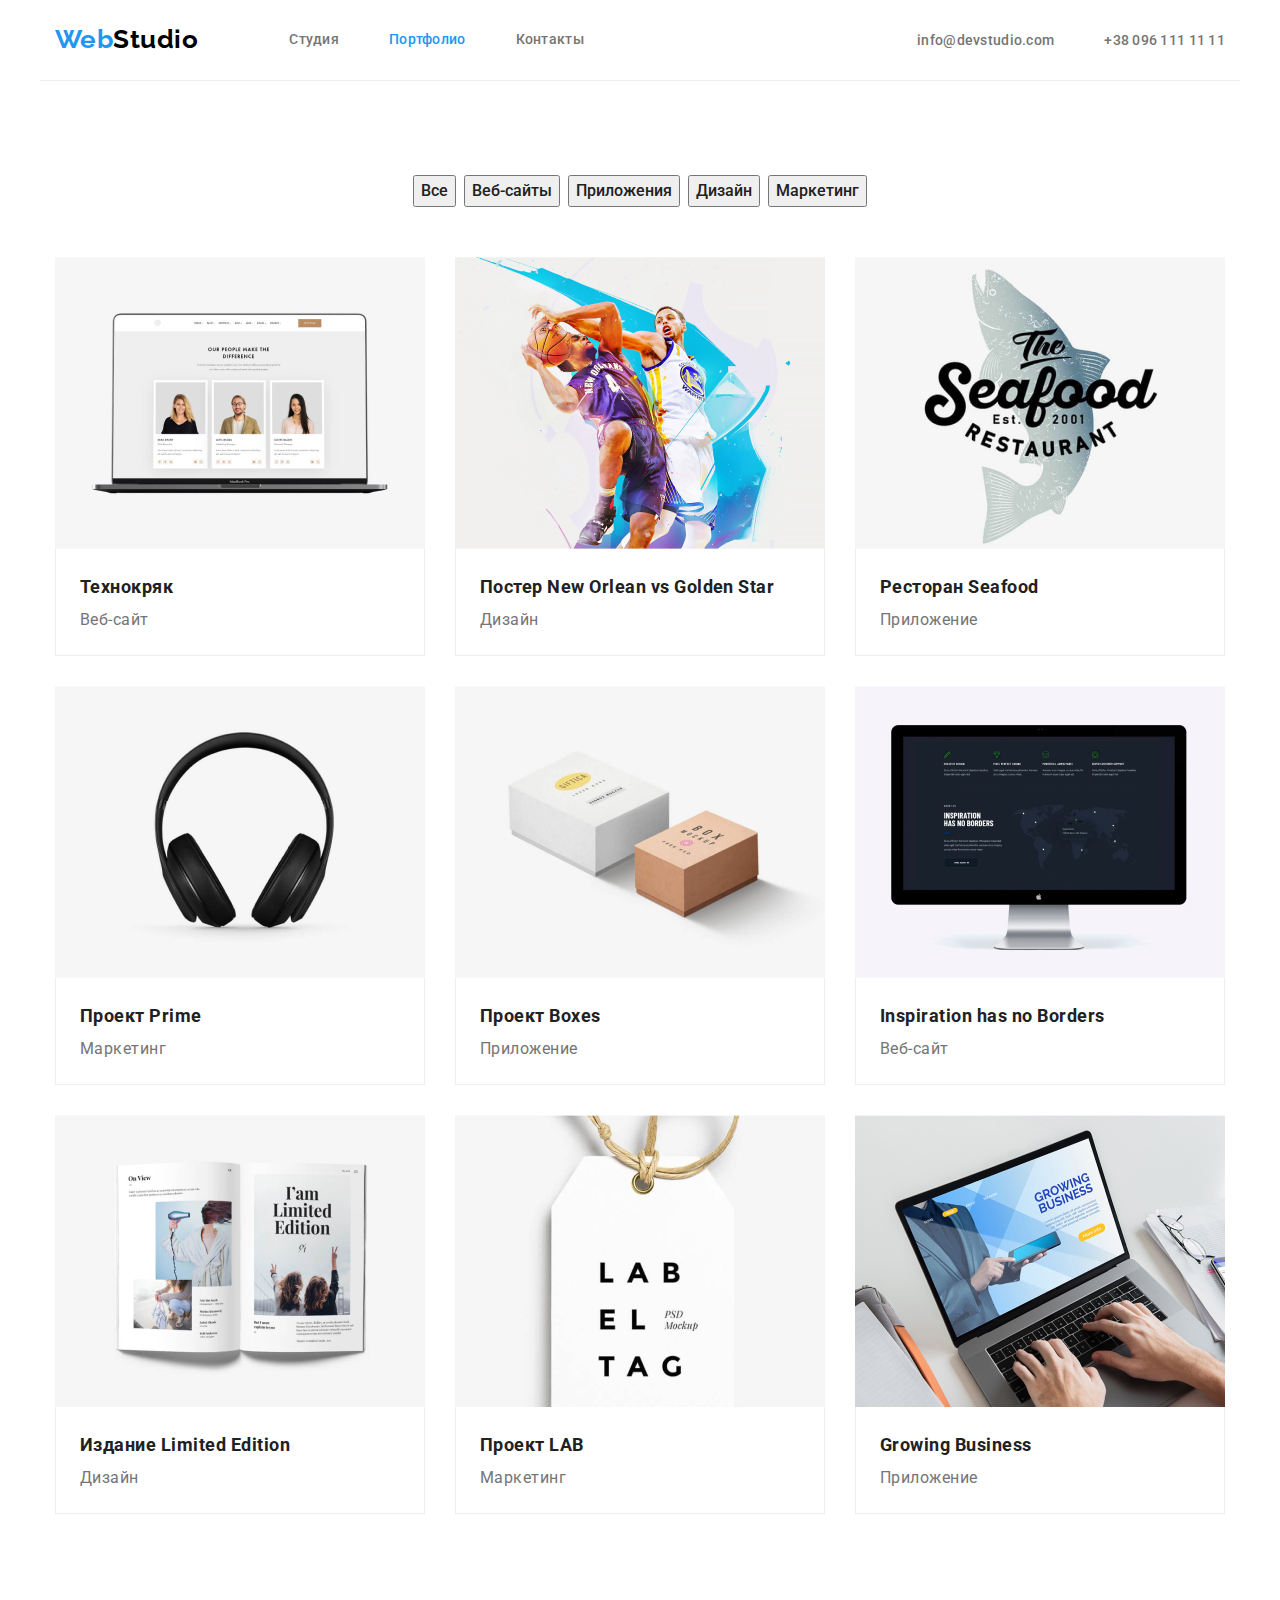
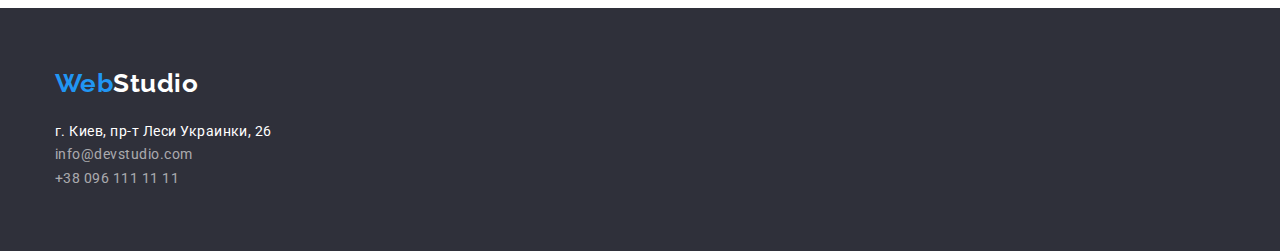
==== portfolio.html @ 59577158 "add index.html, styles.css with boder-box and flex" ====
<!DOCTYPE html>
<html lang="ru">

<head>
    <meta charset="UTF-8">
    <meta name="viewport" content="width=device-width, initial-scale=1.0">
    <link href="https://fonts.googleapis.com/css2?family=Raleway:wght@700&family=Roboto:wght@400;500;700;900&display=swap"
        rel="stylesheet">
    <link rel="stylesheet" href="https://cdnjs.cloudflare.com/ajax/libs/modern-normalize/1.0.0/modern-normalize.min.css">
    <link rel="stylesheet" href="./css/styles.css">
    <title>WebStudio</title>
</head>

<body class="page">

    <header>
    
        <div class="container chapter">
            <nav class="contacts">
                <a href="/" class="logo logo-web">Web<span class="logo-studio">Studio</span></a>
    
                <ul class="site-nav list">
                    <li class="item"><a href="./index.html" class="link">Студия</a></li>
                    <li class="item"><a href="./portfolio.html" class="link current-page">Портфолио</a></li>
                    <li class="item"><a href="" class="link">Контакты </a></li>
                </ul>
            </nav>
            <ul class="contacts list">
                <li class="item"><a href="mailto:info@devstudio.com" class="link">info@devstudio.com</a></li>
                <li class="item"><a href="tel:+3809611  11111" class="link">+38 096 111 11 11</a></li>
            </ul>
        </div>
    
    </header>

    <main>
        <section class="section">
            <div class="container">
                <h1 class="visually-hidden title">Наши проекты</h1>
                <ul class="button list section-title doing">
                    <li class="item"><button type="button" class="key">Все</button></li>
                    <li class="item"><button type="button" class="key">Веб-сайты</button></li>
                    <li class="item"><button type="button" class="key">Приложения</button></li>
                    <li class="item"><button type="button" class="key">Дизайн</button></li>
                    <li class="item"><button type="button" class="key">Маркетинг</button></li>
                </ul>
                <ul class="list works">
                    <li class="card">
                        <a href="" class="ref">
                            <img src="./image-portfolio/img1.jpg" alt="Технокряк" width="370" height="294">
                            <div class="topic">
                                <h2 class="name">Технокряк</h2>
                                <p class="type">Веб-сайт</p>
                            </div>
                        </a>
                    </li>
                    <li class="card">
                        <a href="" class="ref">
                            <img src="./image-portfolio/img2.jpg" alt="Постер New Orlean vs Golden Star" width="370" height="294">
                            <div class="topic">
                                <h2 class="name">Постер New Orlean vs Golden Star</h2>
                                <p class="type">Дизайн</p>
                            </div>
                        </a>
                    </li>
                    <li class="card">
                        <a href="" class="ref">
                            <img src="./image-portfolio/img3.jpg" alt="Ресторан Seafood" width="370" height="294">
                            <div class="topic">
                                <h2 class="name">Ресторан Seafood</h2>
                                <p class="type">Приложение</p>
                            </div>
                        </a>
                    </li>
                    <li class="card">
                        <a href="" class="ref">
                            <img src="./image-portfolio/img4.jpg" alt="Проект Prime" width="370" height="294">
                            <div class="topic">
                                <h2 class="name">Проект Prime</h2>
                                <p class="type">Маркетинг</p>
                            </div>
                        </a>
                    </li>
                    <li class="card">
                        <a href="" class="ref">
                            <img src="./image-portfolio/img5.jpg" alt="Проект Boxes" width="370" height="294">
                            <div class="topic">
                                <h2 class="name">Проект Boxes</h2>
                                <p class="type">Приложение</p>
                            </div>
                        </a>
                    </li>
                    <li class="card">
                        <a href="" class="ref">
                            <img src="./image-portfolio/img6.jpg" alt="Inspiration has no Borders" width="370" height="294">
                            <div class="topic">
                                <h2 class="name">Inspiration has no Borders</h2>
                                <p class="type">Веб-сайт</p>
                            </div>
                        </a>
                    </li>
                    <li class="card">
                        <a href="" class="ref">
                            <img src="./image-portfolio/img7.jpg" alt="Издание Limited Edition" width="370" height="294">
                            <div class="topic">
                                <h2 class="name">Издание Limited Edition</h2>
                                <p class="type">Дизайн</p>
                            </div>
                        </a>
                    </li>
                    <li class="card">
                        <a href="" class="ref">
                            <img src="./image-portfolio/img8.jpg" alt="Проект LAB" width="370" height="294">
                            <div class="topic">
                                <h2 class="name">Проект LAB</h2>
                                <p class="type">Маркетинг</p>
                            </div>
                        </a>
                    </li>
                    <li class="card">
                        <a href="" class="ref">
                            <img src="./image-portfolio/img9.jpg" alt="Growing Business" width="370" height="294">
                            <div class="topic">
                                <h2 class="name">Growing Business</h2>
                                <p class="type">Приложение</p>
                            </div>
                        </a>
                    </li>
                </ul>
            </div>
        </section>
    </main>


    <footer class="footer">
        <div class="container company">
            <a href="/" class="logo logo-web">Web<span class="logo-studio">Studio</span></a>
    
            <address class="direction">
                <span class="address">г. Киев, пр-т Леси Украинки, 26</span>
                <a href="mailto:info@devstudio.com" class="contacts">info@devstudio.com</a>
                <a href="tel:+380961111111" class="contacts">+38 096 111 11 11</a>
            </address>
        </div>
    </footer>

</body>

</html>
---- css/styles.css ----
/* common css */

:root {
  --basic-text-color: #757575;
  --secondary-text-color: #212121;
  --accent-color: #2196f3;
  --basic-bg-color: #ffffff;
  --secondary-bg-color: #2f303a;
}

body {
  background-color: var(--basic-bg-color);
  color: var(--basic-text-color);

  font-family: Roboto, sans-serif;
  letter-spacing: 0.03em;
}

ul {
  list-style: none;
}

.visually-hidden {
  position: absolute;
  width: 1px;
  height: 1px;
  margin: -1px;
  border: 0;
  padding: 0;

  white-space: nowrap;
  clip-path: inset(100%);
  clip: rect(0 0 0 0);
  overflow: hidden;
}

.list {
  padding: 0;
  margin: 0;
}

.container {
  width: 1200px;
  padding-left: 15px;
  padding-right: 15px;
  margin-left: auto;
  margin-right: auto;
}

/* logo */

.logo {
  display: block;
  font-family: Raleway, sans-serif;
  font-weight: bold;
  font-size: 26px;
  line-height: 1.2;
}

.contacts > .logo {
  padding-top: 24px;
  padding-bottom: 25px;
}

.logo-web {
  color: var(--accent-color);

  text-decoration: none;
}

.logo-studio {
  color: black;
}

.footer .logo-studio {
  color: #ffffff;
}
/* header */

.chapter {
  display: flex;
  align-items: center;
  justify-content: space-between;
  border-bottom: 1px solid #ececec;
}

.site-nav {
  display: flex;
  margin-left: 91px;
}

.site-nav .item:not(:last-child),
.contacts .item:not(:last-child) {
  margin-right: 50px;
}

.site-nav .link {
  display: block;
  padding-top: 32px;
  padding-bottom: 32px;

  color: var(--secondary-text-color);

  font-weight: 500;
  font-size: 14px;
  line-height: 1.14;
  letter-spacing: 0.02em;
  text-decoration: none;
}

.site-nav .link:hover,
.site-nav .link:focus {
  color: var(--accent-color);
}

.site-nav .link.current-page {
  color: var(--accent-color);
}

.contacts {
  display: flex;
}

.contacts .link {
  color: var(--basic-text-color);

  font-family: Roboto;
  font-weight: 500;
  font-size: 14px;
  line-height: 1.14;
  letter-spacing: 0.02em;
  text-decoration: none;
}

.contacts .link:hover,
.contacts .link:focus {
  color: var(--accent-color);
}

.footer {
  background: var(--secondary-bg-color);
}

.footer .company {
  padding-top: 60px;
  padding-bottom: 60px;
}

.company > .logo {
  margin-bottom: 20px;
}

.footer .address {
  color: #ffffff;

  font-style: normal;
  font-weight: normal;
  font-size: 14px;
  line-height: 1.71;
}

.footer .contacts {
  color: rgba(255, 255, 255, 0.6);

  font-style: normal;
  font-weight: normal;
  font-size: 14px;
  line-height: 1.71;
  text-decoration: none;
}

/* css for index.html */

/* hero */

.hero {
  margin-bottom: 94px;

  background: var(--secondary-bg-color);
  text-align: center;
}

.hero .title {
  margin-top: 0;
  margin-bottom: 30.75px;

  color: #ffffff;

  font-weight: 900;
  font-size: 44px;
  line-height: 1.36;
  letter-spacing: 0.06em;
  text-transform: uppercase;
}

.hero > .button {
  display: inline-block;
  min-width: 200px;

  color: var(--basic-bg-color);
  background-color: var(--accent-color);

  font-family: inherit;
  font-weight: bold;
  font-size: 16px;
  line-height: 1.8;
  letter-spacing: 0.06em;
  text-decoration: none;
}

/* section */

.section {
  padding-top: 94px;
  padding-bottom: 94px;
}

.section-title {
  margin-top: 0;
  margin-bottom: 50px;

  color: var(--secondary-text-color);

  font-weight: bold;
  font-size: 36px;
  line-height: 1.17;
  text-align: center;
}

.section-title.doing {
  margin-bottom: 50px;
}

.section .title {
  font-weight: bold;
  font-size: 14px;
  line-height: 16px;
  letter-spacing: 0.03em;
  text-transform: uppercase;
}

.feature {
  display: flex;
}

.feature .description:not(:last-child),
.works .pictures:not(:last-child),
.team-card .item:not(:last-child) {
  margin-right: 30px;
}

.feature .title {
  margin-top: 0;
  margin-bottom: 10px;

  color: var(--secondary-text-color);

  font-weight: bold;
  font-size: 14px;
  line-height: 1.14;
  text-transform: uppercase;
}

.feature .text {
  margin-top: 0;
  margin-bottom: 0;

  font-weight: normal;
  font-size: 14px;
  line-height: 1.71;
}

.team {
  background: #f5f4fa;
}

.team-card {
  display: flex;
}
.team-card .item {
  box-shadow: 0px 1px 3px rgba(0, 0, 0, 0.12), 0px 1px 1px rgba(0, 0, 0, 0.14),
    0px 2px 1px rgba(0, 0, 0, 0.2);
  border-radius: 0px 0px 4px 4px;
}

.item .bloc {
  padding-top: 30px;
  padding-bottom: 30px;
  text-align: center;
}

.team-card .name {
  margin-top: 0;
  margin-bottom: 10px;

  font-style: normal;
  font-weight: 500;
  font-size: 16px;
  line-height: 1.19;
  letter-spacing: 0.03em;
  color: var(--secondary-text-color);
}

.team-card .position {
  margin-top: 0;
  margin-bottom: 0;

  font-weight: normal;
  font-size: 16px;
  line-height: 1.19;
  letter-spacing: 0.03em;
}

/* css for portfolio.html */

/* section */

.works .name {
  margin-top: 0;
  margin-bottom: 0;

  color: var(--secondary-text-color);

  font-family: Roboto;
  font-style: normal;
  font-weight: bold;
  font-size: 18px;
  line-height: 2;
}

.works .type {
  margin-top: 0;
  margin-bottom: 0;

  color: var(--basic-text-color);

  font-style: normal;
  font-weight: normal;
  font-size: 16px;
  line-height: 1.88;
}

.button {
  display: flex;
  justify-content: center;
  border-radius: 4px;
  min-width: 200px;

  color: var(--secondary-text-color);
  background-color: var(--basic-bg-color);

  font-family: inherit;
  font-weight: 500;
  font-size: 16px;
  line-height: 1.6;
  letter-spacing: 0.03em;
}

.button .item:not(:last-child) {
  margin-right: 8px;
}

.button .key {
  color: var(--secondary-text-color);

  font-weight: 500;
  font-size: 16px;
  line-height: 1.62;
  text-transform: none;
  text-align: center;
}

.key:hover,
.key:focus {
  background: var(--accent-color);
  color: #ffffff;
}

.works {
  display: flex;
  flex-wrap: wrap;
}

img {
  display: block;
  max-width: 100%;
  height: auto;
}

.card {
  width: 370px;
  margin-right: 30px;
  margin-bottom: 30px;
}

.card:nth-child(3n) {
  margin-right: 0;
}

.card:nth-last-child(-n + 3) {
  margin-bottom: 0;
}

.ref {
  text-decoration: none;
}

.card .topic {
  padding: 20px 24px;
  border-right: 1px solid #eeeeee;
  border-bottom: 1px solid #eeeeee;
  border-left: 1px solid #eeeeee;
}
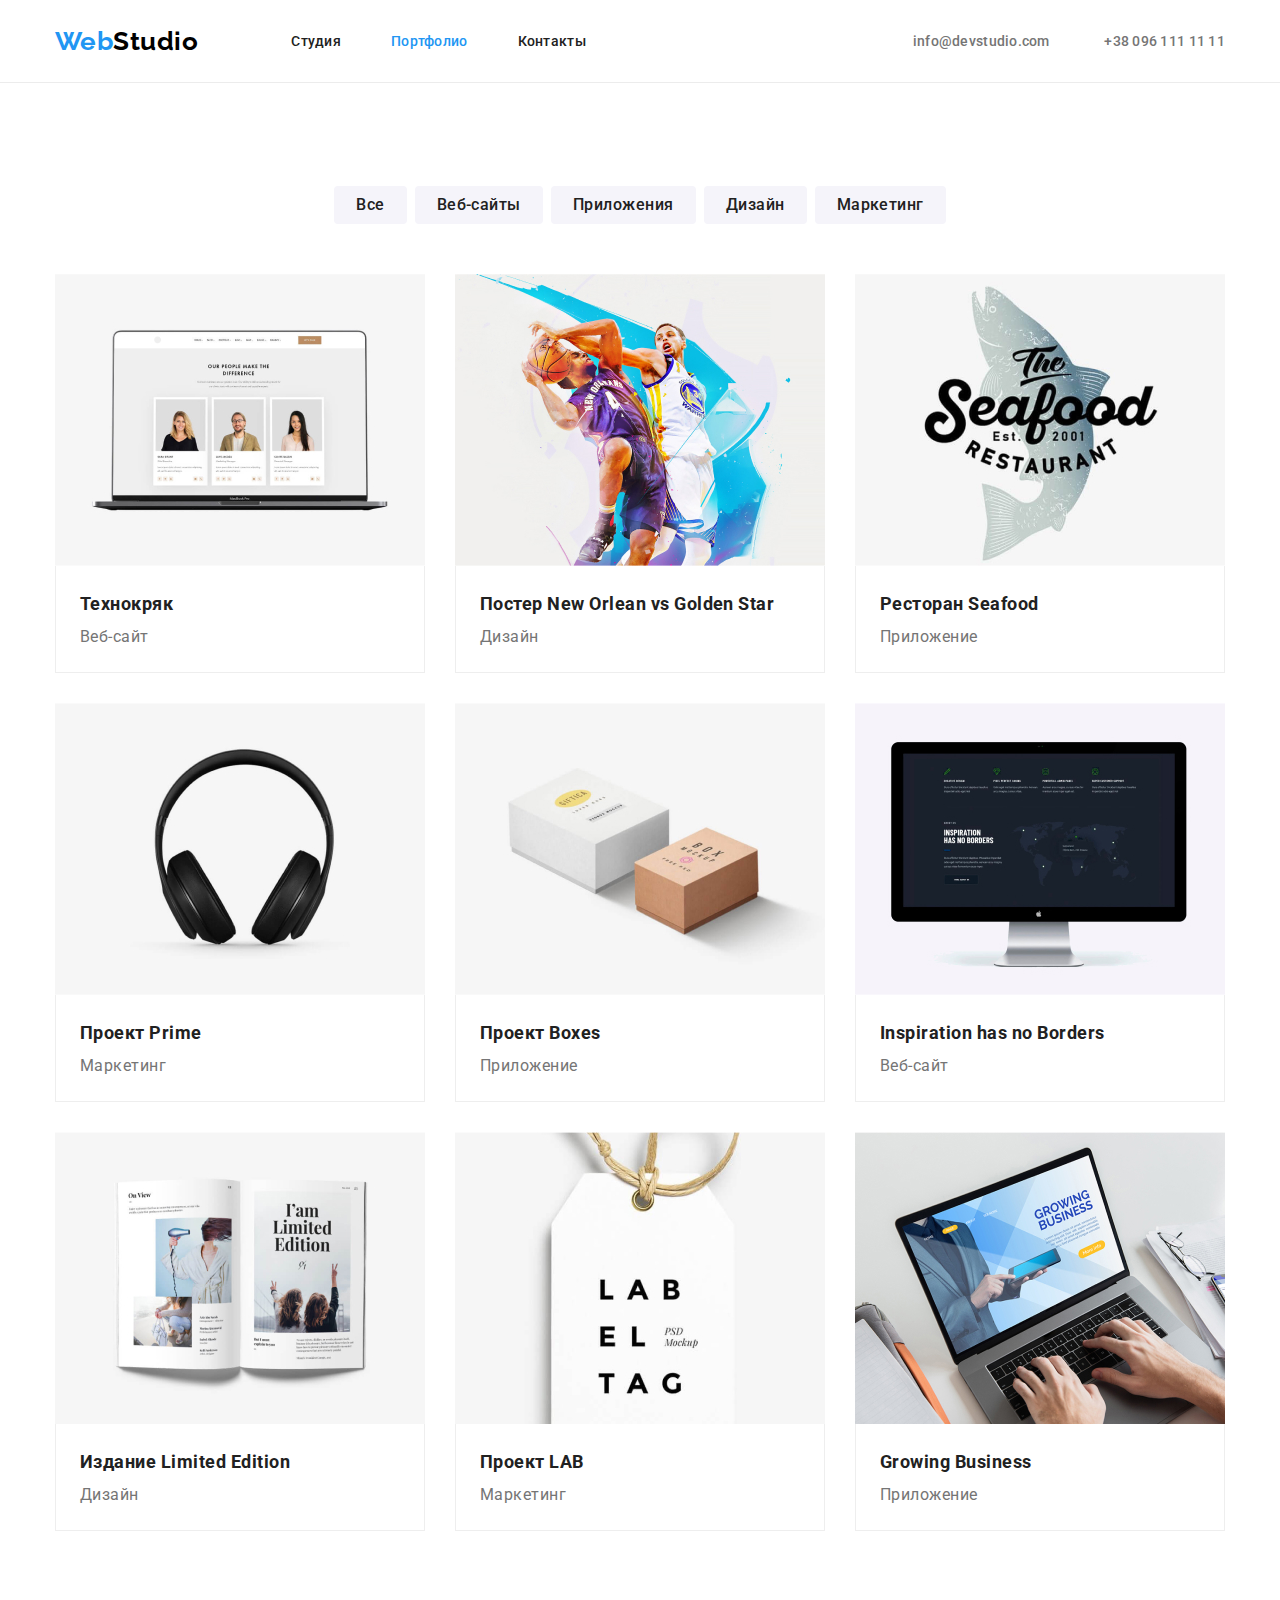
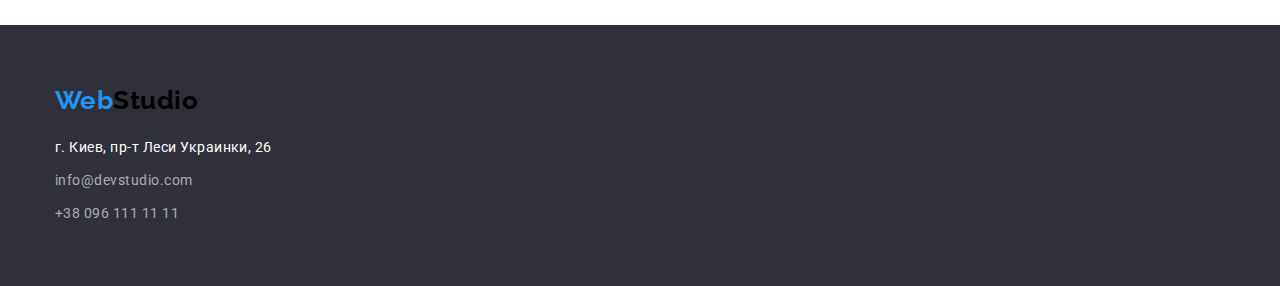
==== commit c919683c: "add files with fixed" ====
--- a/portfolio.html
+++ b/portfolio.html
@@ -16,28 +16,30 @@
     <header>
     
         <div class="container chapter">
-            <nav class="contacts">
+            <nav class="info">
                 <a href="/" class="logo logo-web">Web<span class="logo-studio">Studio</span></a>
     
                 <ul class="site-nav list">
-                    <li class="item"><a href="./index.html" class="link">Студия</a></li>
-                    <li class="item"><a href="./portfolio.html" class="link current-page">Портфолио</a></li>
-                    <li class="item"><a href="" class="link">Контакты </a></li>
+                    <li class="item"><a href="./index.html" class="link title">Студия</a></li>
+                    <li class="item"><a href="./portfolio.html" class="link title current-page">Портфолио</a></li>
+                    <li class="item"><a href="" class="link title">Контакты </a></li>
                 </ul>
             </nav>
-            <ul class="contacts list">
-                <li class="item"><a href="mailto:info@devstudio.com" class="link">info@devstudio.com</a></li>
-                <li class="item"><a href="tel:+3809611  11111" class="link">+38 096 111 11 11</a></li>
-            </ul>
+            <div class="address">
+                <address class="contact">
+                    <a href="mailto:info@devstudio.com" class="item link title">info@devstudio.com</a>
+                    <a href="tel:+3809611  11111" class="item link title">+38 096 111 11 11</a>
+                </address>
+            </div>
         </div>
     
     </header>
 
     <main>
-        <section class="section">
+        <section class="section border">
             <div class="container">
                 <h1 class="visually-hidden title">Наши проекты</h1>
-                <ul class="button list section-title doing">
+                <ul class="filters list section-title doing">
                     <li class="item"><button type="button" class="key">Все</button></li>
                     <li class="item"><button type="button" class="key">Веб-сайты</button></li>
                     <li class="item"><button type="button" class="key">Приложения</button></li>
@@ -132,14 +134,14 @@
     </main>
 
 
-    <footer class="footer">
+    <footer class="copyright">
         <div class="container company">
             <a href="/" class="logo logo-web">Web<span class="logo-studio">Studio</span></a>
     
-            <address class="direction">
-                <span class="address">г. Киев, пр-т Леси Украинки, 26</span>
-                <a href="mailto:info@devstudio.com" class="contacts">info@devstudio.com</a>
-                <a href="tel:+380961111111" class="contacts">+38 096 111 11 11</a>
+            <address class="footer">
+                <span class="direction item">г. Киев, пр-т Леси Украинки, 26</span>
+                <a href="mailto:info@devstudio.com" class="contacts item">info@devstudio.com</a>
+                <a href="tel:+380961111111" class="contacts item">+38 096 111 11 11</a>
             </address>
         </div>
     </footer>
--- a/css/styles.css
+++ b/css/styles.css
@@ -57,14 +57,8 @@
   line-height: 1.2;
 }
 
-.contacts > .logo {
-  padding-top: 24px;
-  padding-bottom: 25px;
-}
-
 .logo-web {
   color: var(--accent-color);
-
   text-decoration: none;
 }
 
@@ -80,32 +74,33 @@
 .chapter {
   display: flex;
   align-items: center;
+}
+
+.chapter .info {
+  display: flex;
+  align-items: center;
   justify-content: space-between;
-  border-bottom: 1px solid #ececec;
-}
-
-.site-nav {
-  display: flex;
-  margin-left: 91px;
-}
-
-.site-nav .item:not(:last-child),
-.contacts .item:not(:last-child) {
-  margin-right: 50px;
-}
-
-.site-nav .link {
-  display: block;
+}
+
+.chapter .site-nav {
+  display: flex;
   padding-top: 32px;
   padding-bottom: 32px;
-
+  margin-left: 93px;
+}
+
+.site-nav .item:not(:last-child),
+.contact .item:not(:last-child) {
+  margin-right: 50px;
+}
+
+.site-nav .title {
   color: var(--secondary-text-color);
 
   font-weight: 500;
   font-size: 14px;
   line-height: 1.14;
   letter-spacing: 0.02em;
-  text-decoration: none;
 }
 
 .site-nav .link:hover,
@@ -117,31 +112,36 @@
   color: var(--accent-color);
 }
 
-.contacts {
-  display: flex;
-}
-
-.contacts .link {
+.chapter .address {
+  display: flex;
+  margin-left: auto;
+}
+
+.contact .title {
   color: var(--basic-text-color);
 
-  font-family: Roboto;
+  font-style: normal;
   font-weight: 500;
   font-size: 14px;
   line-height: 1.14;
   letter-spacing: 0.02em;
+}
+
+.contact .link:hover,
+.contact .link:focus {
+  color: var(--accent-color);
+}
+
+.link {
   text-decoration: none;
 }
 
-.contacts .link:hover,
-.contacts .link:focus {
-  color: var(--accent-color);
-}
-
-.footer {
+.copyright {
+  display: block;
   background: var(--secondary-bg-color);
 }
 
-.footer .company {
+.copyright .company {
   padding-top: 60px;
   padding-bottom: 60px;
 }
@@ -150,7 +150,16 @@
   margin-bottom: 20px;
 }
 
-.footer .address {
+.footer {
+  display: flex;
+  flex-direction: column;
+}
+
+.footer .item:not(:last-child) {
+  margin-bottom: 9px;
+}
+
+.footer .direction {
   color: #ffffff;
 
   font-style: normal;
@@ -174,15 +183,12 @@
 /* hero */
 
 .hero {
-  margin-bottom: 94px;
-
   background: var(--secondary-bg-color);
   text-align: center;
 }
 
 .hero .title {
-  margin-top: 0;
-  margin-bottom: 30.75px;
+  margin-bottom: 30px;
 
   color: #ffffff;
 
@@ -195,7 +201,7 @@
 
 .hero > .button {
   display: inline-block;
-  min-width: 200px;
+  padding: 10px 32px;
 
   color: var(--basic-bg-color);
   background-color: var(--accent-color);
@@ -206,6 +212,8 @@
   line-height: 1.8;
   letter-spacing: 0.06em;
   text-decoration: none;
+  box-shadow: 0px 4px 4px rgba(0, 0, 0, 0.15);
+  border-radius: 4px;
 }
 
 /* section */
@@ -213,6 +221,10 @@
 .section {
   padding-top: 94px;
   padding-bottom: 94px;
+}
+
+.section-principles {
+  padding-top: 94px;
 }
 
 .section-title {
@@ -315,6 +327,10 @@
 
 /* section */
 
+.border {
+  border-top: 1px solid #ececec;
+}
+
 .works .name {
   margin-top: 0;
   margin-bottom: 0;
@@ -340,34 +356,31 @@
   line-height: 1.88;
 }
 
-.button {
-  display: flex;
+.filters {
+  display: flex;
+  align-items: center;
   justify-content: center;
+}
+
+.key {
+  padding: 5.95px 22px;
   border-radius: 4px;
-  min-width: 200px;
-
-  color: var(--secondary-text-color);
-  background-color: var(--basic-bg-color);
+  border: none;
+
+  color: var(--secondary-text-color);
+  background-color: #f5f4fa;
 
   font-family: inherit;
   font-weight: 500;
   font-size: 16px;
   line-height: 1.6;
   letter-spacing: 0.03em;
-}
-
-.button .item:not(:last-child) {
-  margin-right: 8px;
-}
-
-.button .key {
-  color: var(--secondary-text-color);
-
-  font-weight: 500;
-  font-size: 16px;
-  line-height: 1.62;
   text-transform: none;
   text-align: center;
+}
+
+.filters .item:not(:last-child) {
+  margin-right: 8px;
 }
 
 .key:hover,
